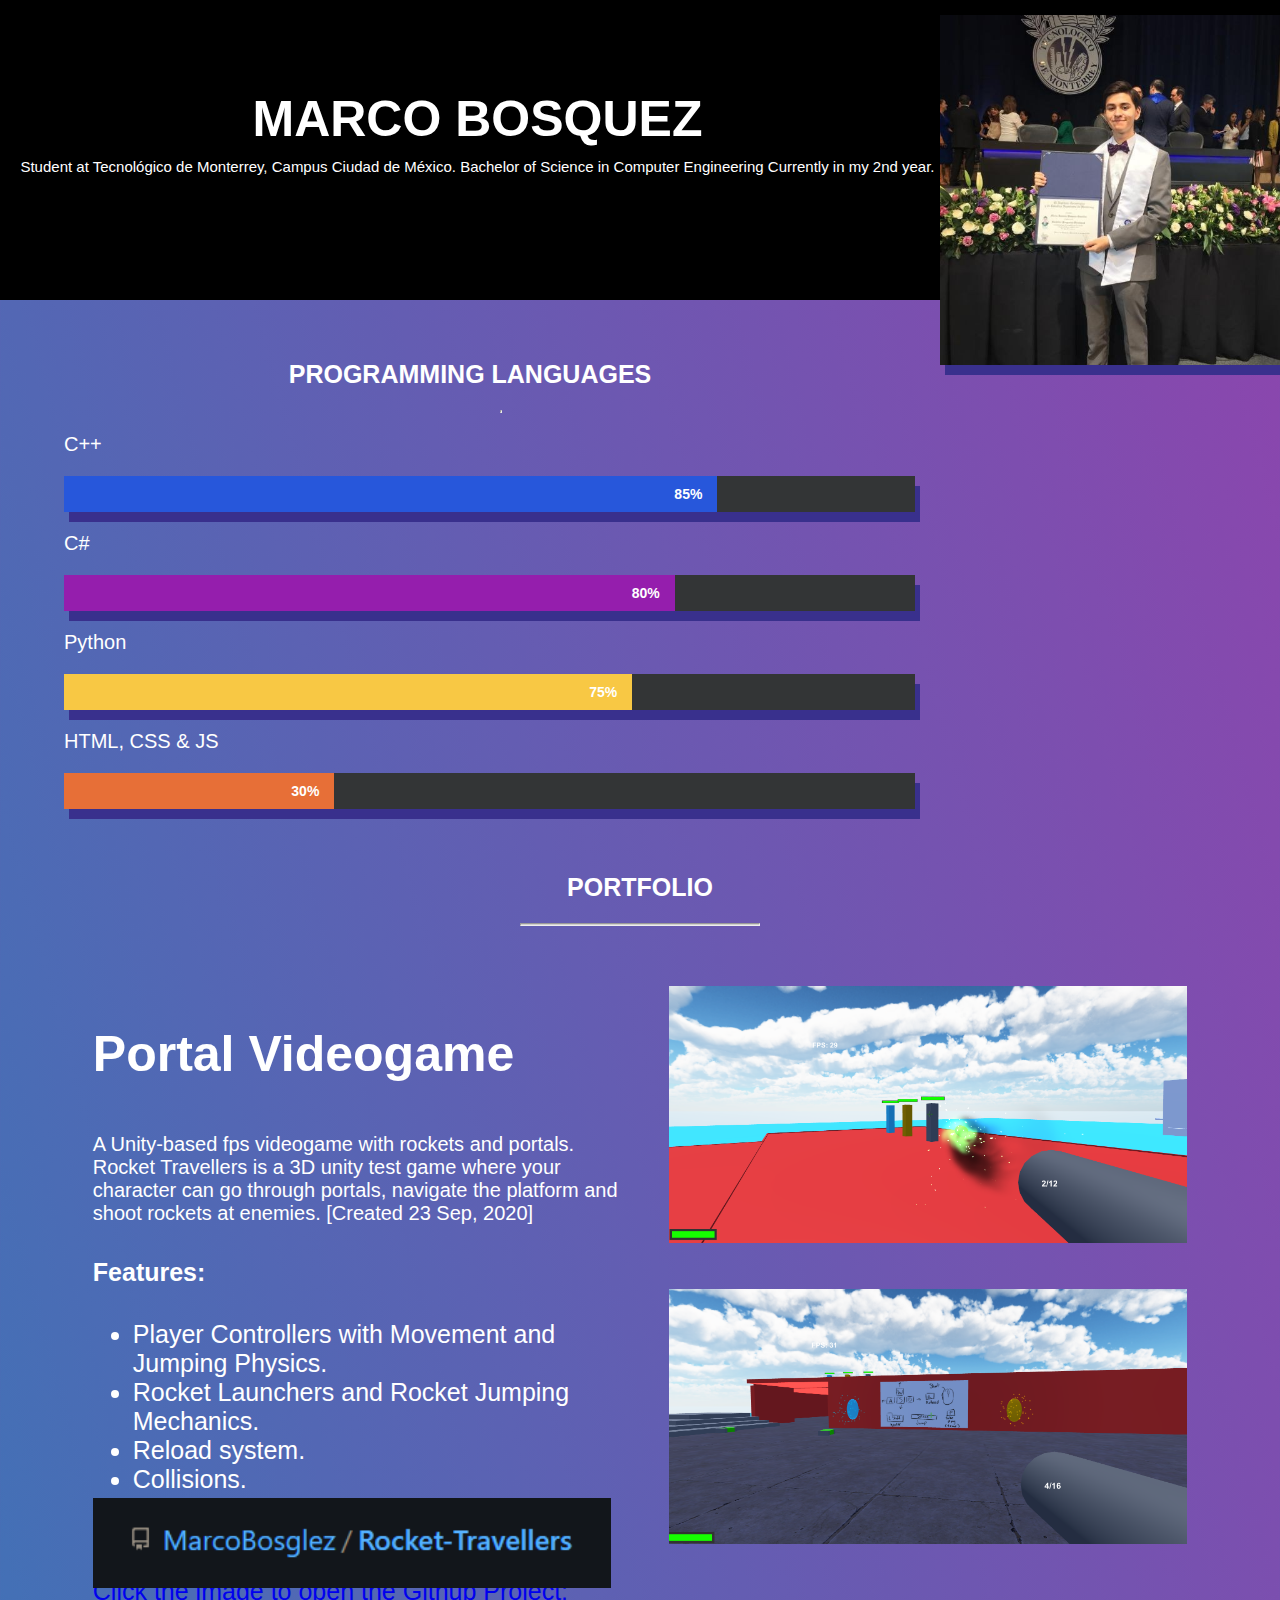
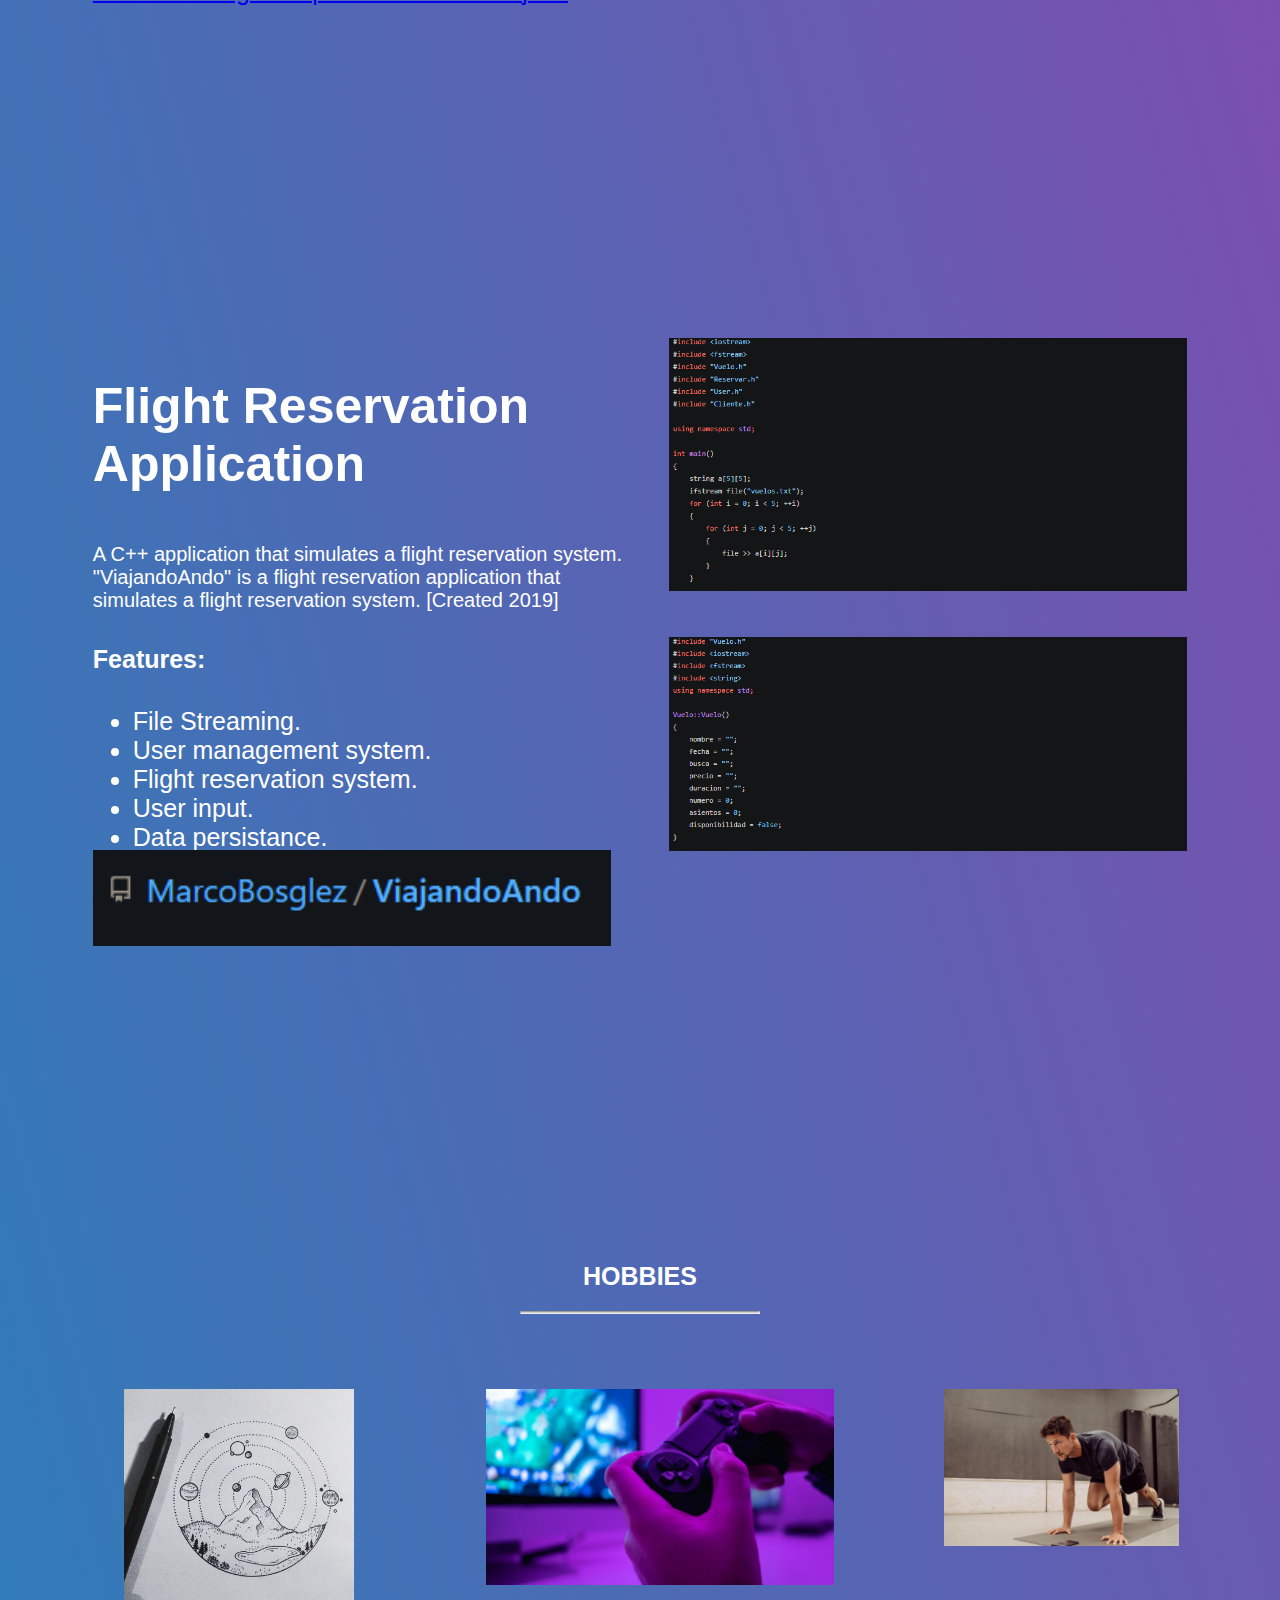
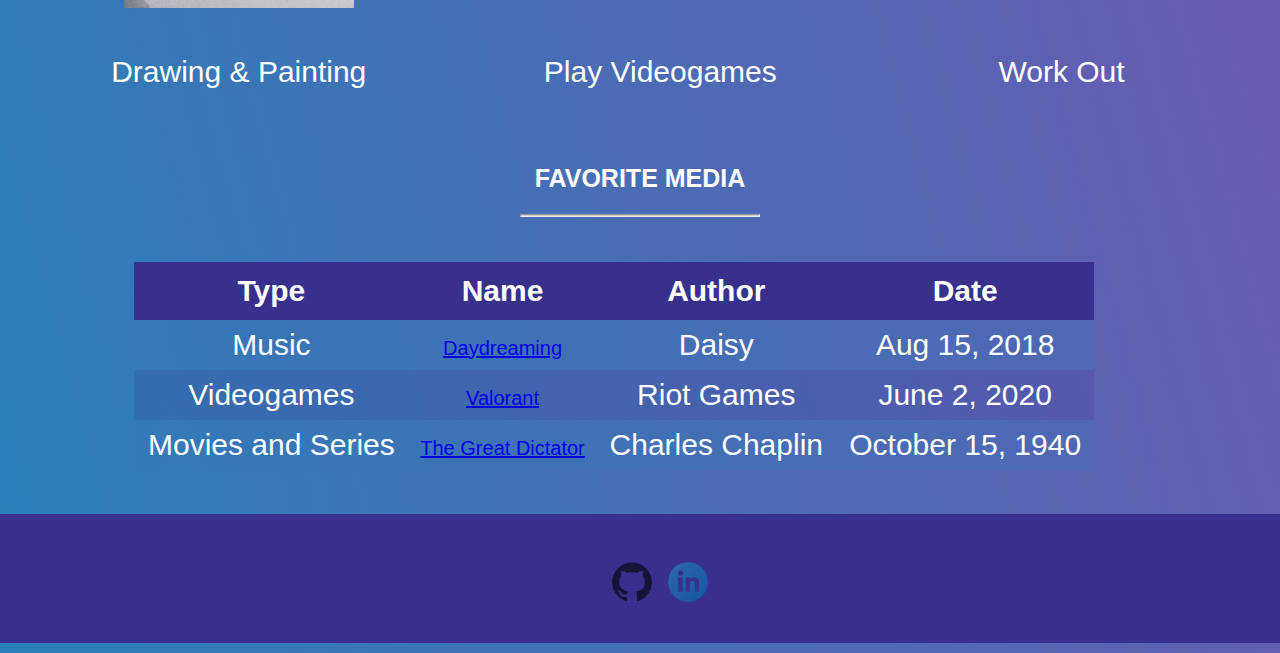
==== CV/index.html @ 2450eb3a "CV" ====
<!DOCTYPE html>
<html>
  <meta name = "viewport" content = "width=device-width, initial-scale=1.0">
  <meta charset="utf-8">
  <head>
    <title>MarcoBg Page</title>
    <link href="style.css" rel="stylesheet" type="text/css" />
  </head>

  <body>
    <header>
      <div class = "container">
        <div class = "firstBox">
          <h1>Marco Bosquez</h1>
          <p>
            Student at Tecnológico de Monterrey, Campus Ciudad de México. Bachelor of Science in Computer Engineering Currently in my 2nd year.
          </p>
        </div>
        <div class = "secondBox">
            <img id = profilePicture src="img/Marco_Bosquez_Picture.jpg" height:"350" width="350"  alt="Marco Bosquez Picture" class = "pic">
        </div>
      </div>
    </header>

    <div class = "mainContent">
      <div class = "languages">
        <h2>PROGRAMMING LANGUAGES</h2>
        <hr></hr>
        <div class = languageContent>
          <p>C++</p>
            <div class = languageContainer>
              <div class = "skills cpp">85%</div>
            </div>
          <p>C#</p>
            <div class = languageContainer>
              <div class = "skills cs">80%</div>
            </div>
          <p>Python</p>
            <div class = languageContainer>
              <div class = "skills python">75%</div>
            </div>
          <p>HTML, CSS & JS</p>
            <div class = languageContainer>
              <div class = "skills html and css">30%</div>
            </div>
        </div>
      </div>

      <div class = "portfolio">
        <h2>PORTFOLIO</h2>
        <hr2></hr2>
        <div class = projects>
          <div class = prj1>
            <h3>Portal Videogame</h3>
            <a>A Unity-based fps videogame with rockets and portals. Rocket Travellers is a 3D unity test game where your character can go through portals, navigate the platform and shoot rockets at enemies. [Created 23 Sep, 2020]</a>

            <h4>Features: </h4>

            <ul style="list-style-type:disc">
              <li>Player Controllers with Movement and Jumping Physics.</li>
              <li>Rocket Launchers and Rocket Jumping Mechanics.</li>
              <li>Reload system.</li>
              <li>Collisions.</li>
              <li>Player and Enemmy health bars.</li>
              <li>Portals.</li>
            </ul>
            <a href="https://github.com/MarcoBosglez/Rocket-Travellers">
              <p2>Click the image to open the Github Project:</p2>
            </a>
          </div>
          <div class = gamePicture>
            <img src = "img/game2.PNG" height:"45%" width="45%" class = "pic1">
            <img src = "img/game1.PNG" height:"45%" width="45%" class = "pic2">
            <a href="https://github.com/MarcoBosglez/Rocket-Travellers">
              <img src = "img/game3.PNG" height:"45%" width="45%" class = "pic3">
            </a>
          </div>
        </div>

        <div class = projects>
          <div class = prj1>
            <h3>Flight Reservation Application</h3>
            <a>A C++ application that simulates a flight reservation system. "ViajandoAndo" is a flight reservation application that simulates a flight reservation system. [Created 2019]</a>

            <h4>Features: </h4>

            <ul style="list-style-type:disc">
              <li>File Streaming.</li>
              <li>User management system.</li>
              <li>Flight reservation system.</li>
              <li>User input.</li>
              <li>Data persistance.</li>
            </ul>
            <a href="https://github.com/MarcoBosglez/ViajandoAndo">
              <p2>Click the image to open the Github Project:</p2>
            </a>
          </div>
          <div class = gamePicture>
            <img src = "img/flightsystem1.PNG" height:"45%" width="45%" class = "pic1">
            <img src = "img/flightsystem2.PNG" height:"45%" width="45%" class = "pic2">
            <img src = "img/viajando3.PNG" height:"45%" width="45%" class = "pic3">
          </div>
        </div>



      </div>

      <div class = "hobbies">
        <h2>HOBBIES</h2>
        <hr2></hr2>
        <div class = hobbiesContent>
          <div class="grid-container">
            <div class="grid-item"><img src = "img/hobbies (2).jpg" height:"65%" width="65%"></img></div>
            <div class="grid-item"><img src = "img/hobbies (3).jpg" height:"85%" width="85%"></img></div>
            <div class="grid-item"><img src = "img/hobbies (1).jpg" height:"75%" width="75%"></img></div>
            <div class="grid-item">Drawing & Painting</div>
            <div class="grid-item">Play Videogames</div>
            <div class="grid-item">Work Out</div>  
          </div>

        </div>
      </div>

      <div class = "media">
        <h2>FAVORITE MEDIA</h2>
        <hr2></hr2>
        <div class = mediaContent>
          <table id="mediaTable">
            <tr>
              <th>Type</th>
              <th>Name</th>
              <th>Author</th>
              <th>Date</th>
            </tr>
            <tr>
              <td>Music</td>
              <td><a href="https://genius.com/Daisy-daydreaming-lyrics">Daydreaming</a></td></td>
              <td>Daisy</td>
              <td>Aug 15, 2018</td>
            </tr>
            <tr>
              <td>Videogames</td>
              <td>
                <a href="https://playvalorant.com/en-gb/">Valorant</a></td>
              <td>Riot Games</td>
              <td>June 2, 2020</td>
            </tr>
            <tr>
              <td>Movies and Series</td>
              <td>
                <a href="https://en.wikipedia.org/wiki/The_Great_Dictator">The Great Dictator</a></td>
              <td>Charles Chaplin</td>
              <td>October 15, 1940</td>
            </tr>
          </table>
        </div>
      </div>
    </div>

    <footer id="colophon" class="site-footer" role="contentinfo">
      <div class="social-wrapper">
        <ul>
          <li>
            <a href="https://github.com/MarcoBosglez" target="_blank">
              <img src="img/github.png" alt="Github Logo" class="github-icon"></a>
          </li>
          <li>
            <a href="https://www.linkedin.com/in/marco-bosquez-5580271a1/" target="_blank">
              <img src="img/linkedin.png" alt="Linkedin Logo" class="linkedin-icon"></a>
          </li>
        </ul> 
      </div>
    </footer>

  </body>
</html>
---- CV/style.css ----
@import url('https://fonts.googleapis.com/css2?family=Poppins:wght@500&display=swap');
body
{
  margin:0;
  padding:0;
  background: linear-gradient(75deg,#2980b9,#8e44ad);
  background-size:cover;
  font-family: 'Roboto', sans-serif;
}
header .container
{
  width: 100%;
  height: 300px;
  background: #39308d;
  padding: 15px;
  box-sizing: border-box;
  transition: .5s;
}
header .container:hover{background: #000000;}
header .container .firstBox
{
  width: 74%;
  height: 100%;
  float: left;
  color: #fff;
  text-align: center;
  margin-top: 75px;
}
header .container .firstBox h1
{
  margin: 0;
  padding: 0;
  font-size: 50px;
  text-transform: uppercase;
}
header .container .firstBox p
{
  margin: 10px 0 0;
  padding: 5;
  font-size: 15px;
}
header .container .secondBox
{
  height: 150%;
  width: 26%;
  float: right;
}
header .container .secondBox .pic
{
  box-shadow: 5px 10px #39308d;
  float: center;
}
mainContent
{
  display: block;
  box-sizing: border-box;
}
languages
{
  display: block;
  box-sizing: border-box;
}
portfolio
{
  display: block;
  box-sizing: border-box;
}
h2
{
  font-size: 25px;
  color: white;
  text-align: center;
}
hr {
  background-color: rgba(208,207,207,1.00);
  height: 1px;
  display: block;
  unicode-bidi: isolate;
  margin-inline-start: 500px;
  margin-inline-end: 990px;
  overflow: hidden;
  border-style: inset;
  border-width: 1px;
}
hr2 {
  background-color: rgba(208,207,207,1.00);
  height: 1px;
  display: block;
  unicode-bidi: isolate;
  margin-inline-start: 520px;
  margin-inline-end: 520px;
  overflow: hidden;
  border-style: inset;
  border-width: 1px;
}
.languageContent
{
  box-sizing: border-box;
  font-size: 20px;
  font-weight: 800;
  color: white;
  margin-top: 1.5%;
  margin-left: 5%;
  margin-bottom: 5%;
}
p
{
  font-weight: normal;
  display: block;
  margin-block-start: 1em;
  margin-block-end: 1em;
  margin-inline-start: 0px;
  margin-inline-end: 0px;
}
div.languageContainer
{
  width: 70%;
  background-color: rgb(51, 53, 54);
  box-shadow: 5px 10px #39308d;
  display: block;
  font-size: 14px;
  font-weight: 700;
  margin-top: 0%;
  margin-left: 0%;
  margin-right: 26%;
  margin-bottom: 0%;
  transition: .5s;
}
  div.languageContainer:hover
  {
    background-color: rgb(0, 0, 0);
  }
.cpp {
    width: 75%;
    background-color: rgb(39, 87, 219);
    transition: .5s;
}
.cpp:hover {
    background-color: rgb(30, 64, 158);
}
.cs {
    width: 70%;
    background-color: rgb(149, 30, 173);
    transition: .5s;
}
.cs:hover {background-color: rgb(112, 24, 129);}
.python {
    width: 65%;
    background-color: rgb(248, 200, 68);
    transition: .5s;
}
.python:hover {background-color: rgb(201, 161, 54);}
.html {
    width: 30%;
    background-color: rgb(231, 111, 55);
    transition: .5s;
}
.html:hover {background-color: rgb(189, 93, 48);}
.skills {
    text-align: right;
    padding-top: 10px;
    padding-right: 15px;
    padding-bottom: 10px;
    color: white;
}
#div1
{
  height:300px;
  width:300px;
  background-color:#39308d;
  margin-left: 75%;
  margin-top: 5%;
}
.projects
{
  height: 920px;
  width: 90%;
  margin-right: 5%;
  margin-left: 5%;
  margin-top: 2.5%;
  margin-bottom: 2.5%;
  /*background: #39308d;*/
  transition: .5s;
}
.projects:hover{background: #000000;}
div.prj1
{
  width: 47%;
  height: 50%;
  margin-top: 1.5%;
  margin-left: 2.5%;
  margin-right: 2.5%;
  float: left;
  color: white;
}
h3{font-size: 50px;}
a{font-size: 20px;}
h4{font-size: 25px;}
ul{font-size: 25px;}
p2{font-size: 25px;}
.pic1
{
  float: right;
  margin-top: 2.5%;
  margin-right: 2.5%;
  margin-bottom: 1.5%;
  background: white;
}
.pic2
{
  float: right;
  margin-top: 2.5%;
  margin-right: 2.5%;
  margin-bottom: 1.5%;
  background: white;
}
.pic3
{
  float: left;
  margin-top: 5.5%;
  margin-right: 2.5%;
  margin-left: 2.5%;
  margin-bottom: 2.5%;
  background: white;
}
.hobbiesContent
{
  margin-top: 3.5%;
  margin-right: 2.5%;
  margin-left: 2.5%;
  margin-bottom: 3.5%;
  color: white;
  /*background: #39308d;*/
}
.hobbiesContent .grid-container {
  display: grid;
  grid-template-columns: auto auto auto;
  padding: 10px;
  transition: .5s;
}
.hobbiesContent .grid-container:hover {background: black;}
.hobbiesContent .grid-container .grid-item {
  padding: 20px;
  font-size: 30px;
  text-align: center;
}
#mediaTable {
  font-size: 30px;
  margin-top: 3.5%;
  margin-right: 5.5%;
  margin-left: 10.5%;
  margin-bottom: 3.5%;
  border-collapse: collapse;
  width: 75%;
  color: white;
  background: #39308d2c;
  text-align: center;
}
#mediaTable td, #mediaTable th { padding: 8px; }
#mediaTable tr:nth-child(even){background-color: #3bb1df2c;}
#mediaTable tr:hover {background-color: black;}
#mediaTable th {
  padding-top: 12px;
  padding-bottom: 12px;
  text-align: center;
  background-color: #39308d;
  color: white;
}
.site-footer {
  background-color: #39308d;
	text-align: center;
	margin: 10px 0;
	padding: 10px 0;
}
#social-wrapper {text-align: center;}
.social-wrapper {text-align: center;}
.social-wrapper ul li { display: inline; margin: 0 5px;}
.linkedin-icon,
.github-icon
{
	margin-top: .625em;
	width: 40px;
	height: 40px;
	opacity: .6;
	filter: alpha(opacity=60);
  border-radius: 25px;
  transition: .5s;
}
.linkedin-icon:hover,
.github-icon:hover { opacity: 1.0; filter: alpha(opacity=100); background: rgba(0, 0, 0, 0.432); }

@media only screen and (max-width: 991px)
{
  header .container
  {
    height: 100%;
    background-position: center;
  }
  header .container .firstBox
  {
    width: 100%;
    height: auto;
    float: center;
    padding: 10px;
    margin-top: 0%;
  }
  header .container .firstBox h1
  {
    font-size: 30px;
  }
  header .container .firstBox p
  {
    font-size: 12px;
  }
  header .container .secondBox
  {
    width: 100%;
    height: auto;
    float: none;
    padding: 10px;
    background-position: center;
  }
  header .container .secondBox .pic
  {
    padding: 10px;
    display: block;
    margin-left: auto;
    margin-right: auto;
    align-content: center;
    width: 200px;
    height: 200px;
  }
  div.mainContent div.languages div.languageContent
  {
    width: 100%;
    height: auto;
  }
  hr 
  {
    margin-inline-start: 20px;
    margin-inline-end: 20px;
  }
  hr2
  {
    margin-inline-start: 20px;
    margin-inline-end: 20px;
  }
  div.languageContainer
  {
    width: 95%;
  }
  .languageContent
  {
    box-sizing: border-box;
    font-size: 14px;
    font-weight: 100;
    color: white;
    margin-top: 2.5%;
    margin-left: 5%;
    margin-bottom: 10%;
  }
}
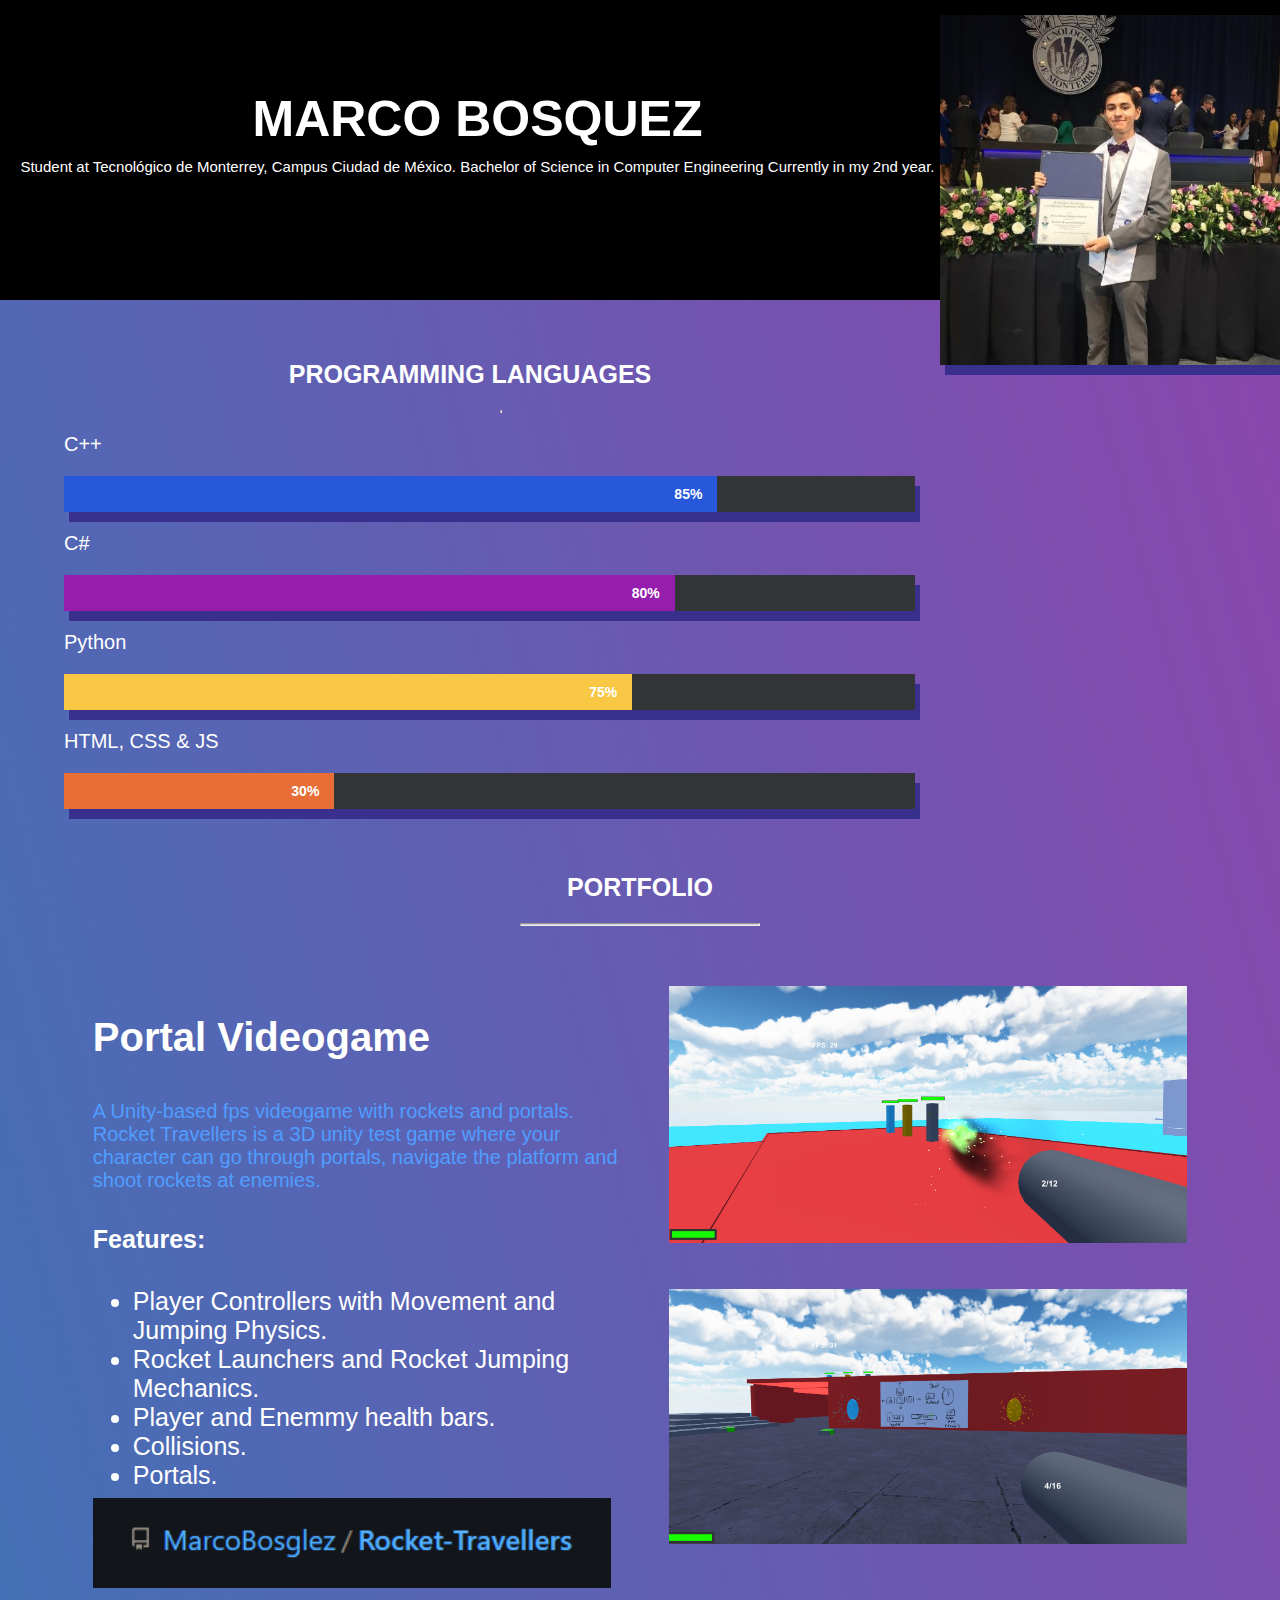
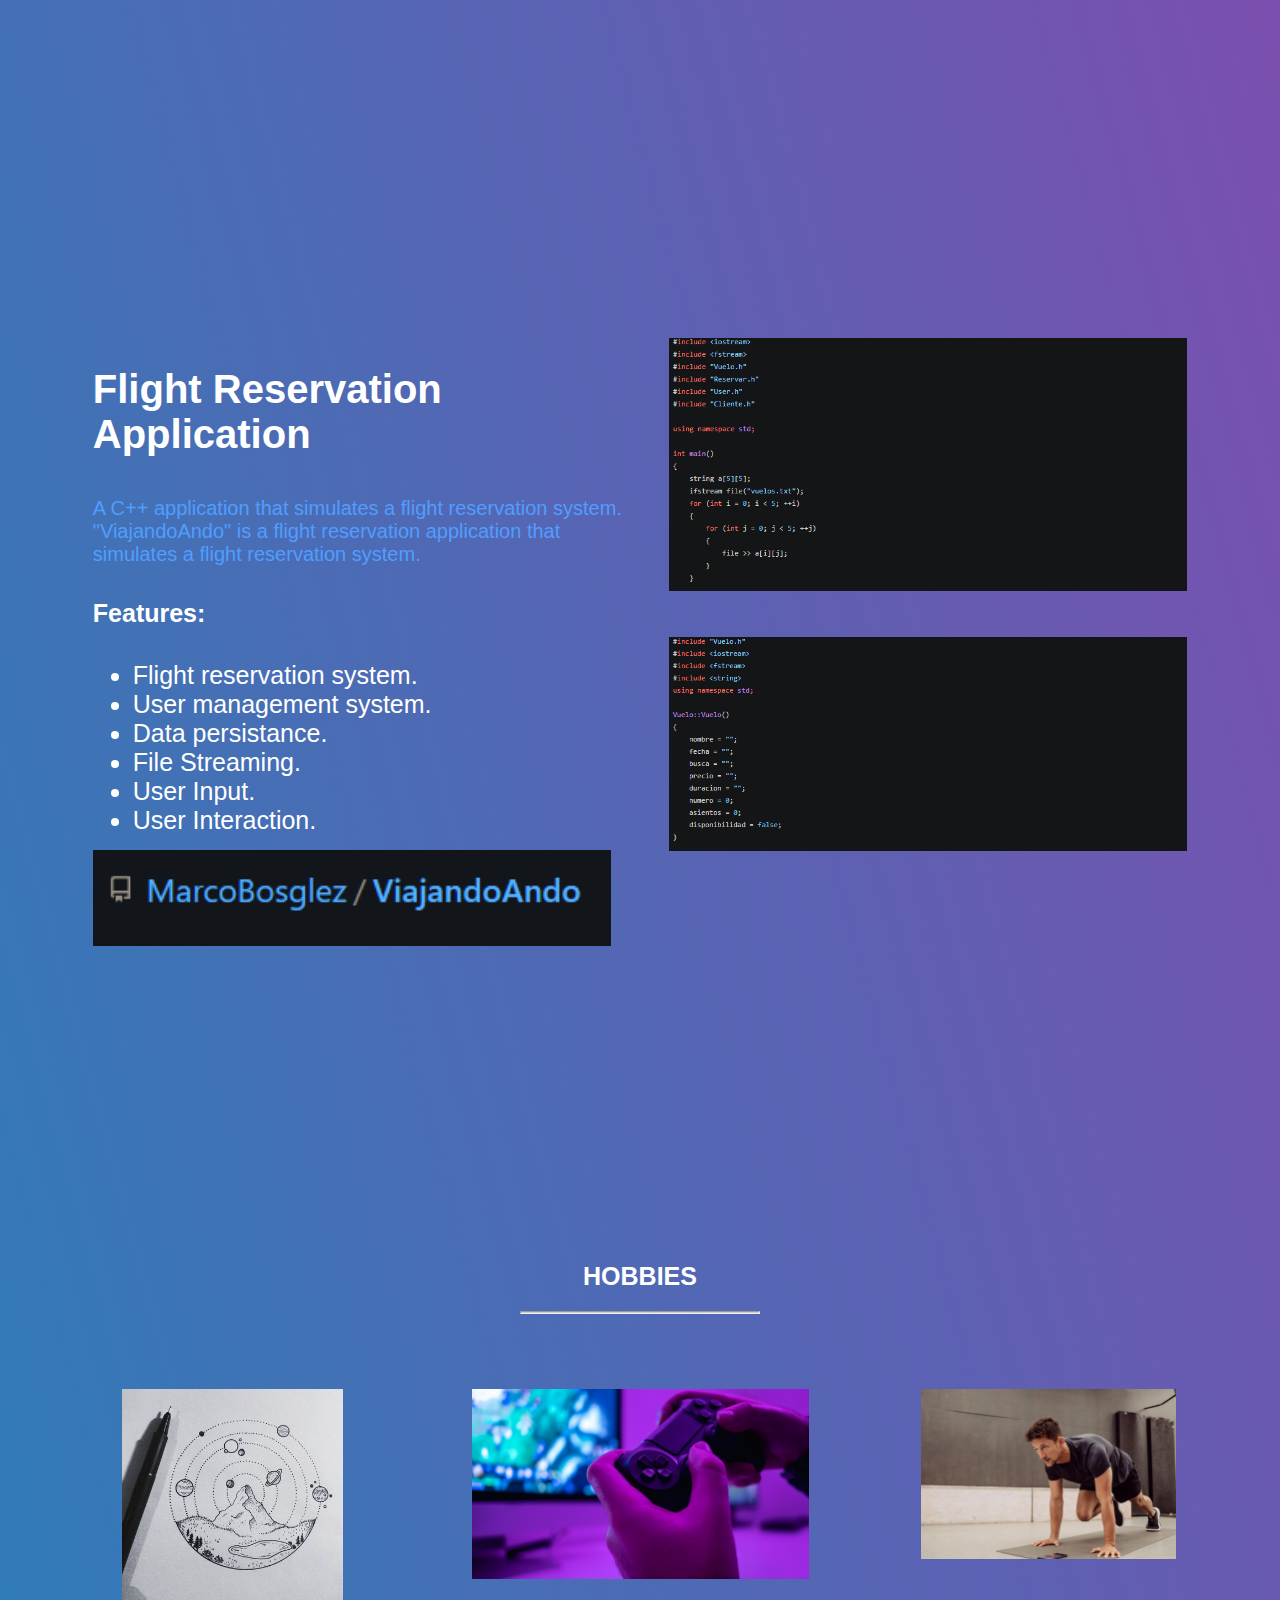
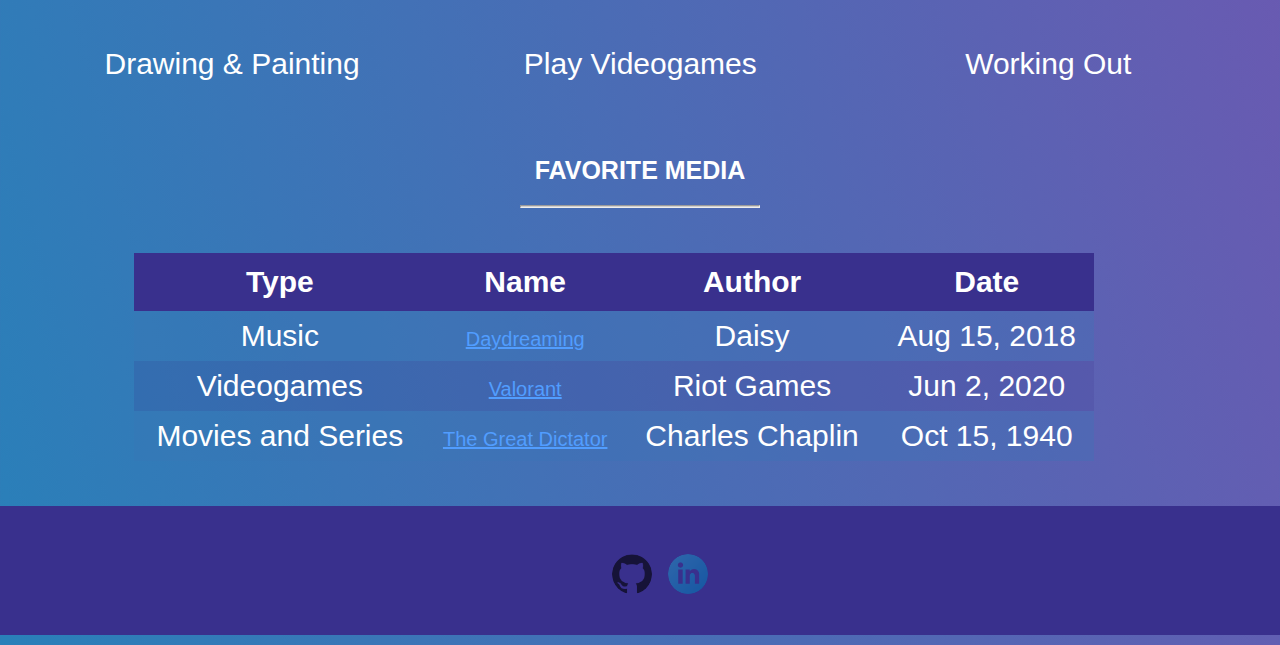
==== commit f9a1916d: "Add files via upload" ====
--- a/CV/index.html
+++ b/CV/index.html
@@ -49,19 +49,19 @@
       <div class = "portfolio">
         <h2>PORTFOLIO</h2>
         <hr2></hr2>
+
         <div class = projects>
           <div class = prj1>
             <h3>Portal Videogame</h3>
-            <a>A Unity-based fps videogame with rockets and portals. Rocket Travellers is a 3D unity test game where your character can go through portals, navigate the platform and shoot rockets at enemies. [Created 23 Sep, 2020]</a>
+            <a>A Unity-based fps videogame with rockets and portals. Rocket Travellers is a 3D unity test game where your character can go through portals, navigate the platform and shoot rockets at enemies.</a>
 
             <h4>Features: </h4>
 
             <ul style="list-style-type:disc">
               <li>Player Controllers with Movement and Jumping Physics.</li>
               <li>Rocket Launchers and Rocket Jumping Mechanics.</li>
-              <li>Reload system.</li>
+              <li>Player and Enemmy health bars.</li>
               <li>Collisions.</li>
-              <li>Player and Enemmy health bars.</li>
               <li>Portals.</li>
             </ul>
             <a href="https://github.com/MarcoBosglez/Rocket-Travellers">
@@ -80,16 +80,17 @@
         <div class = projects>
           <div class = prj1>
             <h3>Flight Reservation Application</h3>
-            <a>A C++ application that simulates a flight reservation system. "ViajandoAndo" is a flight reservation application that simulates a flight reservation system. [Created 2019]</a>
+            <a>A C++ application that simulates a flight reservation system. "ViajandoAndo" is a flight reservation application that simulates a flight reservation system.
 
             <h4>Features: </h4>
 
             <ul style="list-style-type:disc">
+              <li>Flight reservation system.</li>
+              <li>User management system.</li>
+              <li>Data persistance.</li>
               <li>File Streaming.</li>
-              <li>User management system.</li>
-              <li>Flight reservation system.</li>
-              <li>User input.</li>
-              <li>Data persistance.</li>
+              <li>User Input.</li>
+              <li>User Interaction.</li>
             </ul>
             <a href="https://github.com/MarcoBosglez/ViajandoAndo">
               <p2>Click the image to open the Github Project:</p2>
@@ -98,7 +99,9 @@
           <div class = gamePicture>
             <img src = "img/flightsystem1.PNG" height:"45%" width="45%" class = "pic1">
             <img src = "img/flightsystem2.PNG" height:"45%" width="45%" class = "pic2">
-            <img src = "img/viajando3.PNG" height:"45%" width="45%" class = "pic3">
+            <a href="https://github.com/MarcoBosglez/ViajandoAndo">
+              <img src = "img/viajando3.PNG" height:"45%" width="45%" class = "pic3">
+            </a>
           </div>
         </div>
 
@@ -116,7 +119,7 @@
             <div class="grid-item"><img src = "img/hobbies (1).jpg" height:"75%" width="75%"></img></div>
             <div class="grid-item">Drawing & Painting</div>
             <div class="grid-item">Play Videogames</div>
-            <div class="grid-item">Work Out</div>  
+            <div class="grid-item">Working Out</div>  
           </div>
 
         </div>
@@ -144,14 +147,14 @@
               <td>
                 <a href="https://playvalorant.com/en-gb/">Valorant</a></td>
               <td>Riot Games</td>
-              <td>June 2, 2020</td>
+              <td>Jun 2, 2020</td>
             </tr>
             <tr>
               <td>Movies and Series</td>
               <td>
                 <a href="https://en.wikipedia.org/wiki/The_Great_Dictator">The Great Dictator</a></td>
               <td>Charles Chaplin</td>
-              <td>October 15, 1940</td>
+              <td>Oct 15, 1940</td>
             </tr>
           </table>
         </div>
--- a/CV/style.css
+++ b/CV/style.css
@@ -193,10 +193,10 @@
   float: left;
   color: white;
 }
-h3{font-size: 50px;}
-a{font-size: 20px;}
-h4{font-size: 25px;}
-ul{font-size: 25px;}
+h3{font-size: 40px;}
+a{font-size: 20px; color: rgb(81, 157, 255);}
+h4{font-size: 25px; color: white;}
+ul{font-size: 25px; color: white;}
 p2{font-size: 25px;}
 .pic1
 {
@@ -332,7 +332,7 @@
   }
   div.mainContent div.languages div.languageContent
   {
-    width: 100%;
+    width: 90%;
     height: auto;
   }
   hr 
@@ -359,4 +359,87 @@
     margin-left: 5%;
     margin-bottom: 10%;
   }
+  div.prj1
+  {
+    width: 90%;
+    height: 50%;
+    margin-top: 1.5%;
+    margin-left: 2.5%;
+    margin-right: 2.5%;
+    margin-bottom: 1.5%;
+    float: left;
+    color: white;
+  }
+  .pic1
+  {
+    margin-top: 8.5%;
+    margin-left: 2.5%;
+    margin-right: 2.5%;
+    margin-bottom: 1.5%;
+    background: white;
+  }
+  .pic2
+  {
+    margin-top: 8.5%;
+    margin-right: 2.5%;
+    margin-left: 2.5%;
+    margin-bottom: 1.5%;
+    background: white;
+  }
+  .pic3
+  {
+    margin-top: 2.5%;
+    margin-right: 2.5%;
+    margin-left: 2.5%;
+    margin-bottom: 2.5%;
+    background: white;
+  }
+  a{font-size: 20px; color: rgb(81, 157, 255);}
+  h4{font-size: 18px; color: white;}
+  ul{font-size: 18px; color: white;}
+}
+@media only screen and (max-width: 420px)
+{
+  .pic1
+  {
+    margin-top: 52.5%;
+    margin-left: 2.5%;
+    margin-right: 2.5%;
+    margin-bottom: 1.5%;
+    background: white;
+  }
+  .pic2
+  {
+    margin-top: 52.5%;
+    margin-right: 2.5%;
+    margin-left: 2.5%;
+    margin-bottom: 1.5%;
+    background: white;
+  }
+  .pic3
+  {
+    margin-top: 2.5%;
+    margin-right: 2.5%;
+    margin-left: 2.5%;
+    margin-bottom: 2.5%;
+    background: white;
+  }
+  .hobbiesContent .grid-container .grid-item {
+    padding: 20px;
+    font-size: 18px;
+    text-align: center;
+  }
+  #mediaTable 
+  {
+    font-size: 18px;
+    margin-top: 3.5%;
+    margin-right: 3.5%;
+    margin-left: 0%;
+    margin-bottom: 3.5%;
+    border-collapse: collapse;
+    width: 100%;
+    color: white;
+    background: #39308d2c;
+    text-align: center;
+  }
 }